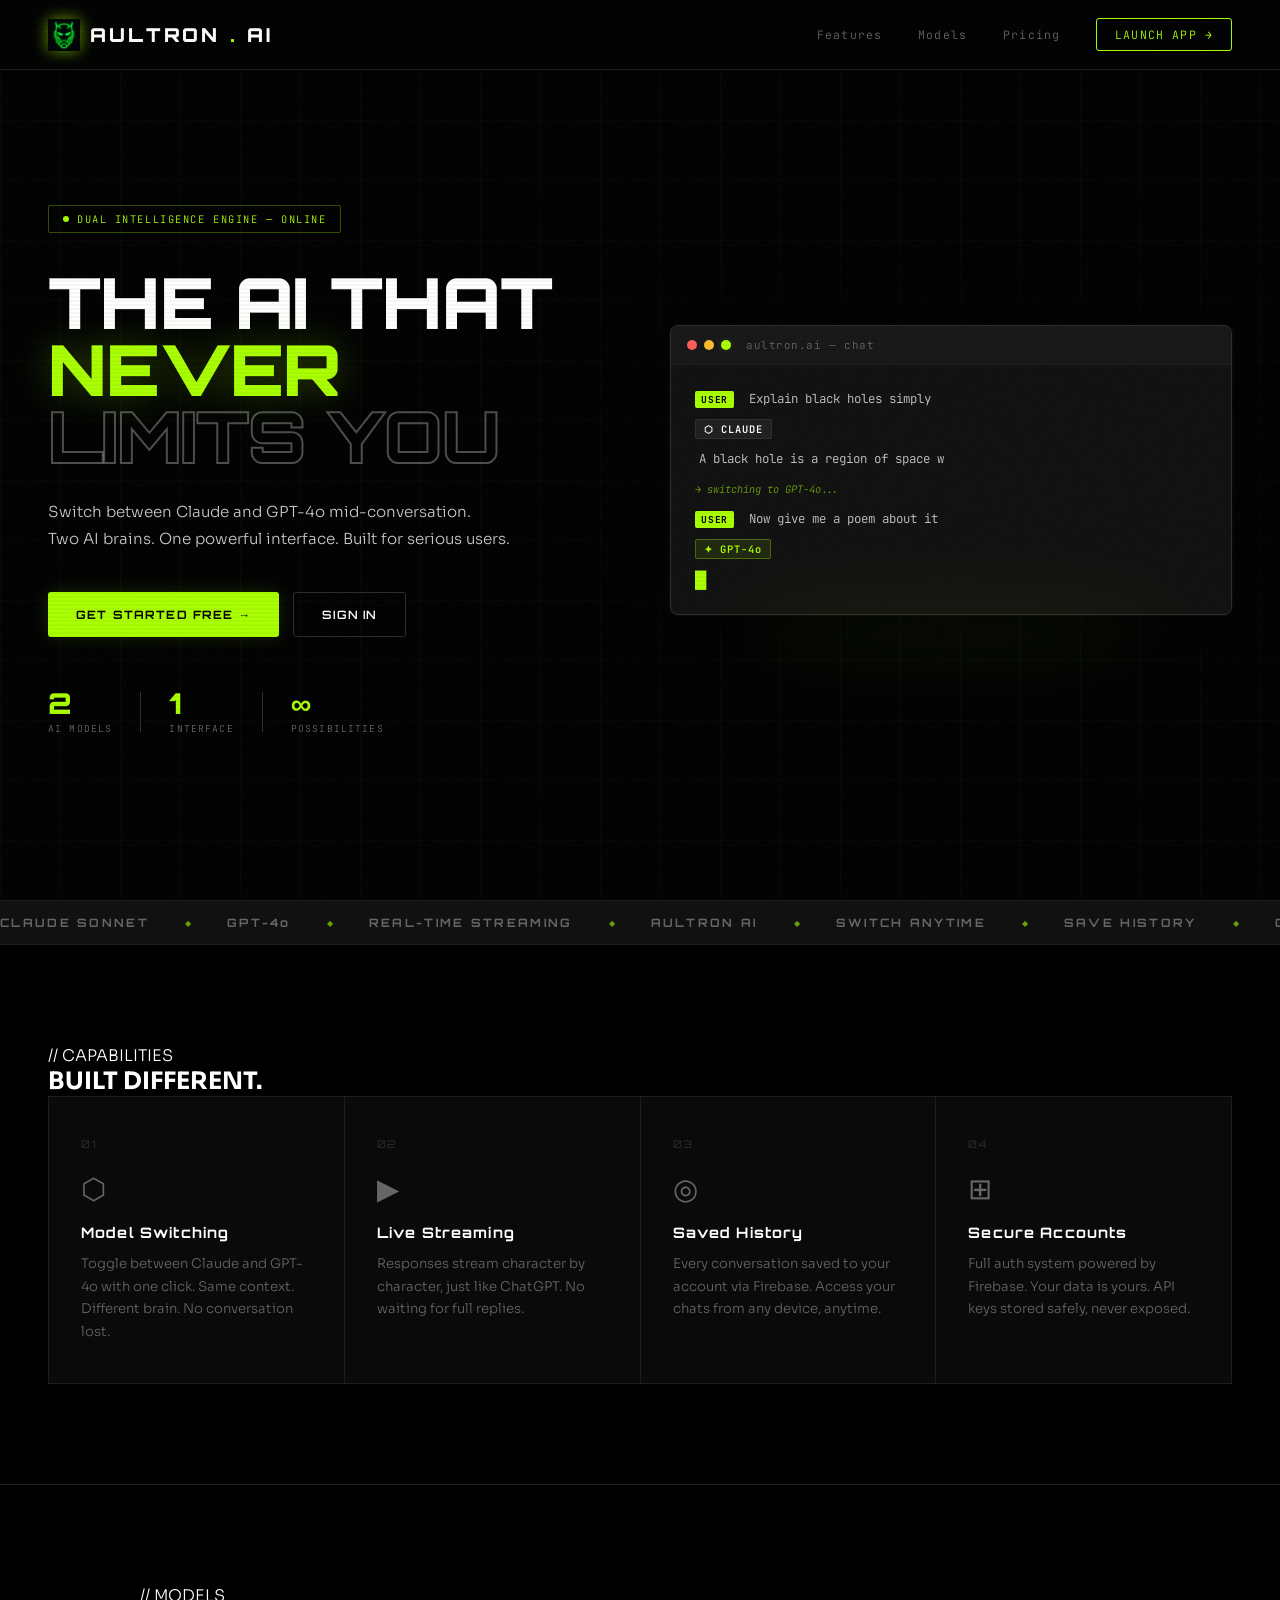
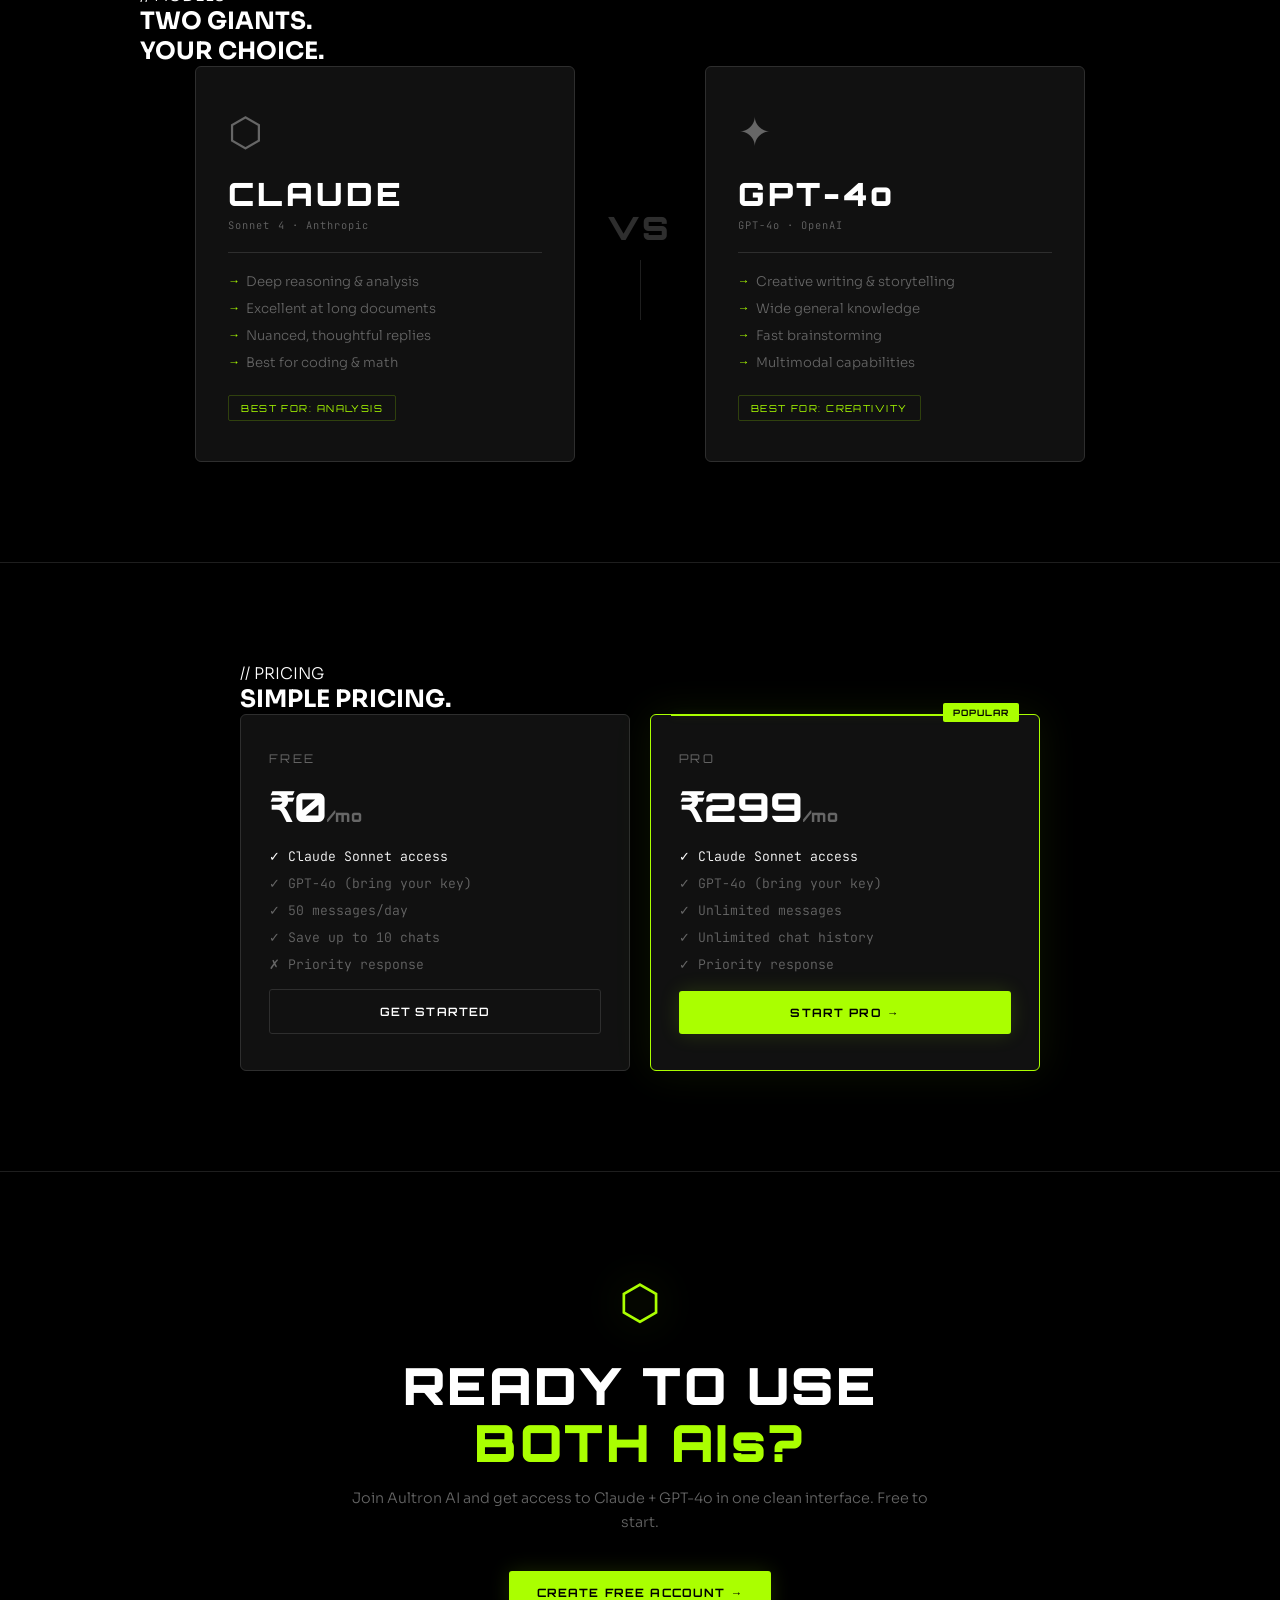
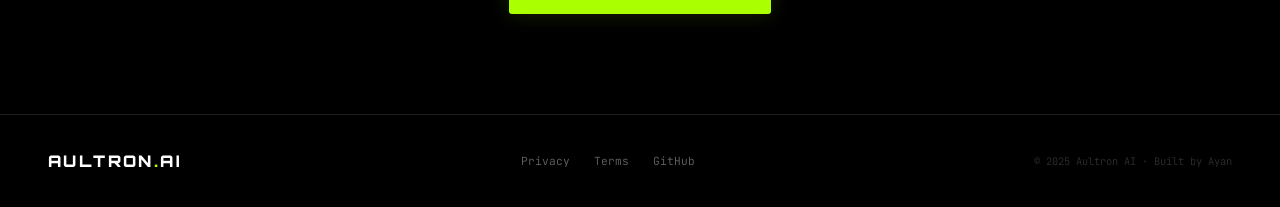
==== index.html @ c216d22b "Add files via upload" ====
<!DOCTYPE html>
<html lang="en">
<head>
<meta charset="UTF-8">
<meta name="viewport" content="width=device-width, initial-scale=1.0">
<title>Aultron AI — Dual Intelligence</title>
<link rel="icon" type="image/webp" href="logo.webp">
<link rel="stylesheet" href="css/global.css">
<link rel="stylesheet" href="css/landing.css">
</head>
<body>

<!-- CURSOR -->
<div class="cursor" id="cursor"></div>
<div class="cursor-ring" id="cursorRing"></div>
<div class="noise"></div>
<div class="scanlines"></div>

<!-- NAV -->
<nav class="nav">
  <a href="index.html" class="nav-logo">
    <img src="logo.webp" alt="Aultron AI" class="nav-logo-img">
    AULTRON<span>.</span>AI
  </a>
  <div class="nav-links">
    <a href="#features">Features</a>
    <a href="#models">Models</a>
    <a href="#pricing">Pricing</a>
    <a href="pages/login.html" class="nav-cta">LAUNCH APP →</a>
  </div>
</nav>

<!-- HERO -->
<section class="hero">
  <div class="hero-grid-bg"></div>

  <div class="hero-content">
    <div class="hero-chip">
      <span class="chip-dot"></span>
      DUAL INTELLIGENCE ENGINE — ONLINE
    </div>

    <h1 class="hero-title">
      THE AI THAT<br>
      <span class="hero-green">NEVER</span><br>
      <span class="hero-outline">LIMITS YOU</span>
    </h1>

    <p class="hero-desc">
      Switch between Claude and GPT-4o mid-conversation.<br>
      Two AI brains. One powerful interface. Built for serious users.
    </p>

    <div class="hero-actions">
      <a href="pages/signup.html" class="btn-primary">GET STARTED FREE →</a>
      <a href="pages/login.html" class="btn-outline">SIGN IN</a>
    </div>

    <div class="hero-stats">
      <div class="stat">
        <div class="stat-val">2</div>
        <div class="stat-label">AI MODELS</div>
      </div>
      <div class="stat-sep"></div>
      <div class="stat">
        <div class="stat-val">1</div>
        <div class="stat-label">INTERFACE</div>
      </div>
      <div class="stat-sep"></div>
      <div class="stat">
        <div class="stat-val">∞</div>
        <div class="stat-label">POSSIBILITIES</div>
      </div>
    </div>
  </div>

  <div class="hero-visual">
    <div class="terminal">
      <div class="terminal-bar">
        <span class="t-dot red"></span>
        <span class="t-dot yellow"></span>
        <span class="t-dot green"></span>
        <span class="t-title">aultron.ai — chat</span>
      </div>
      <div class="terminal-body">
        <div class="t-line"><span class="t-prompt">USER</span> <span class="t-text">Explain black holes simply</span></div>
        <div class="t-line t-ai"><span class="t-model claude">⬡ CLAUDE</span></div>
        <div class="t-line t-response" id="typedText"></div>
        <div class="t-line t-switch">
          <span class="t-tag">→ switching to GPT-4o...</span>
        </div>
        <div class="t-line"><span class="t-prompt">USER</span> <span class="t-text">Now give me a poem about it</span></div>
        <div class="t-line t-ai"><span class="t-model gpt">✦ GPT-4o</span></div>
        <div class="t-cursor-line"><span class="t-blink">█</span></div>
      </div>
    </div>
    <div class="terminal-glow"></div>
  </div>
</section>

<!-- MARQUEE -->
<div class="marquee-wrap">
  <div class="marquee-track">
    <span>CLAUDE SONNET</span><em>◆</em>
    <span>GPT-4o</span><em>◆</em>
    <span>REAL-TIME STREAMING</span><em>◆</em>
    <span>AULTRON AI</span><em>◆</em>
    <span>SWITCH ANYTIME</span><em>◆</em>
    <span>SAVE HISTORY</span><em>◆</em>
    <span>CLAUDE SONNET</span><em>◆</em>
    <span>GPT-4o</span><em>◆</em>
    <span>REAL-TIME STREAMING</span><em>◆</em>
    <span>AULTRON AI</span><em>◆</em>
    <span>SWITCH ANYTIME</span><em>◆</em>
    <span>SAVE HISTORY</span><em>◆</em>
  </div>
</div>

<!-- FEATURES -->
<section class="features" id="features">
  <div class="features-inner">
    <div class="section-tag">// CAPABILITIES</div>
    <h2 class="section-heading">BUILT DIFFERENT.</h2>
    <div class="features-grid">
      <div class="feat-card" data-reveal>
        <div class="feat-num">01</div>
        <div class="feat-icon">⬡</div>
        <h3>Model Switching</h3>
        <p>Toggle between Claude and GPT-4o with one click. Same context. Different brain. No conversation lost.</p>
      </div>
      <div class="feat-card" data-reveal>
        <div class="feat-num">02</div>
        <div class="feat-icon">▶</div>
        <h3>Live Streaming</h3>
        <p>Responses stream character by character, just like ChatGPT. No waiting for full replies.</p>
      </div>
      <div class="feat-card" data-reveal>
        <div class="feat-num">03</div>
        <div class="feat-icon">◎</div>
        <h3>Saved History</h3>
        <p>Every conversation saved to your account via Firebase. Access your chats from any device, anytime.</p>
      </div>
      <div class="feat-card" data-reveal>
        <div class="feat-num">04</div>
        <div class="feat-icon">⊞</div>
        <h3>Secure Accounts</h3>
        <p>Full auth system powered by Firebase. Your data is yours. API keys stored safely, never exposed.</p>
      </div>
    </div>
  </div>
</section>

<!-- MODELS SECTION -->
<section class="models-section" id="models">
  <div class="models-inner">
    <div class="section-tag">// MODELS</div>
    <h2 class="section-heading">TWO GIANTS.<br>YOUR CHOICE.</h2>
    <div class="models-compare">
      <div class="model-block claude-block" data-reveal>
        <div class="model-glyph">⬡</div>
        <div class="model-name">CLAUDE</div>
        <div class="model-version">Sonnet 4 · Anthropic</div>
        <div class="model-bar"></div>
        <ul class="model-list">
          <li>Deep reasoning & analysis</li>
          <li>Excellent at long documents</li>
          <li>Nuanced, thoughtful replies</li>
          <li>Best for coding & math</li>
        </ul>
        <div class="model-best">BEST FOR: ANALYSIS</div>
      </div>

      <div class="vs-block">
        <div class="vs-text">VS</div>
        <div class="vs-line"></div>
      </div>

      <div class="model-block gpt-block" data-reveal>
        <div class="model-glyph">✦</div>
        <div class="model-name">GPT-4o</div>
        <div class="model-version">GPT-4o · OpenAI</div>
        <div class="model-bar"></div>
        <ul class="model-list">
          <li>Creative writing & storytelling</li>
          <li>Wide general knowledge</li>
          <li>Fast brainstorming</li>
          <li>Multimodal capabilities</li>
        </ul>
        <div class="model-best">BEST FOR: CREATIVITY</div>
      </div>
    </div>
  </div>
</section>

<!-- PRICING -->
<section class="pricing-section" id="pricing">
  <div class="pricing-inner">
    <div class="section-tag">// PRICING</div>
    <h2 class="section-heading">SIMPLE PRICING.</h2>
    <div class="pricing-grid">
      <div class="price-card" data-reveal>
        <div class="price-tier">FREE</div>
        <div class="price-amount">₹0<span>/mo</span></div>
        <ul class="price-list">
          <li>✓ Claude Sonnet access</li>
          <li>✓ GPT-4o (bring your key)</li>
          <li>✓ 50 messages/day</li>
          <li>✓ Save up to 10 chats</li>
          <li>✗ Priority response</li>
        </ul>
        <a href="pages/signup.html" class="btn-outline" style="width:100%;justify-content:center;margin-top:auto">GET STARTED</a>
      </div>
      <div class="price-card price-featured" data-reveal>
        <div class="price-badge">POPULAR</div>
        <div class="price-tier">PRO</div>
        <div class="price-amount">₹299<span>/mo</span></div>
        <ul class="price-list">
          <li>✓ Claude Sonnet access</li>
          <li>✓ GPT-4o (bring your key)</li>
          <li>✓ Unlimited messages</li>
          <li>✓ Unlimited chat history</li>
          <li>✓ Priority response</li>
        </ul>
        <a href="pages/signup.html" class="btn-primary" style="width:100%;justify-content:center;margin-top:auto">START PRO →</a>
      </div>
    </div>
  </div>
</section>

<!-- CTA -->
<section class="cta-section">
  <div class="cta-inner" data-reveal>
    <div class="cta-glyph">⬡</div>
    <h2>READY TO USE<br><span style="color:var(--green)">BOTH AIs?</span></h2>
    <p>Join Aultron AI and get access to Claude + GPT-4o in one clean interface. Free to start.</p>
    <a href="pages/signup.html" class="btn-primary">CREATE FREE ACCOUNT →</a>
  </div>
</section>

<!-- FOOTER -->
<footer class="footer">
  <div class="footer-logo">AULTRON<span>.</span>AI</div>
  <div class="footer-links">
    <a href="#">Privacy</a>
    <a href="#">Terms</a>
    <a href="https://github.com" target="_blank">GitHub</a>
  </div>
  <div class="footer-copy">© 2025 Aultron AI · Built by Ayan</div>
</footer>

<script src="js/cursor.js"></script>
<script src="js/landing.js"></script>
</body>
</html>
---- css/global.css ----
@import url('https://fonts.googleapis.com/css2?family=Orbitron:wght@400;600;700;900&family=Sora:wght@300;400;500;600&family=JetBrains+Mono:wght@300;400;500&display=swap');

:root {
  --green: #AAFF00;
  --green-dim: #88CC00;
  --green-glow: rgba(170,255,0,0.15);
  --green-glow-strong: rgba(170,255,0,0.3);
  --black: #000000;
  --black-2: #0A0A0A;
  --black-3: #111111;
  --black-4: #171717;
  --white: #FFFFFF;
  --white-dim: #CCCCCC;
  --white-muted: #666666;
  --border: #1E1E1E;
  --border-bright: #2E2E2E;
}

*, *::before, *::after { margin:0; padding:0; box-sizing:border-box; }
html { scroll-behavior: smooth; }
body { background: var(--black); color: var(--white); font-family: 'Sora', sans-serif; font-weight: 300; overflow-x: hidden; }

/* NOISE + SCANLINES */
.noise { position:fixed; inset:0; pointer-events:none; z-index:9990; opacity:0.03; background-image:url("data:image/svg+xml,%3Csvg viewBox='0 0 200 200' xmlns='http://www.w3.org/2000/svg'%3E%3Cfilter id='n'%3E%3CfeTurbulence type='fractalNoise' baseFrequency='0.85' numOctaves='4' stitchTiles='stitch'/%3E%3C/filter%3E%3Crect width='100%25' height='100%25' filter='url(%23n)'/%3E%3C/svg%3E"); background-size:150px; }
.scanlines { position:fixed; inset:0; pointer-events:none; z-index:9989; background:repeating-linear-gradient(0deg,transparent,transparent 2px,rgba(0,0,0,0.03) 2px,rgba(0,0,0,0.03) 4px); }

/* SCROLLBAR */
::-webkit-scrollbar { width:3px; }
::-webkit-scrollbar-track { background:var(--black); }
::-webkit-scrollbar-thumb { background:var(--green); border-radius:2px; }

/* NAV */
.nav { position:fixed; top:0; left:0; right:0; z-index:1000; display:flex; align-items:center; justify-content:space-between; padding:18px 48px; border-bottom:1px solid var(--border); background:rgba(0,0,0,0.92); backdrop-filter:blur(20px); }
.nav-logo { font-family:'Orbitron',sans-serif; font-weight:900; font-size:1.2rem; letter-spacing:0.15em; color:var(--white); text-decoration:none; }
.nav-logo span { color:var(--green); }
.nav-links { display:flex; align-items:center; gap:36px; }
.nav-links a { font-family:'JetBrains Mono',monospace; font-size:0.72rem; color:var(--white-muted); text-decoration:none; letter-spacing:0.1em; transition:color 0.2s; }
.nav-links a:hover { color:var(--green); }
.nav-cta { border:1px solid var(--green) !important; color:var(--green) !important; padding:8px 18px; border-radius:3px; transition:all 0.2s !important; }
.nav-cta:hover { background:var(--green) !important; color:var(--black) !important; }

/* BUTTONS */
.btn-primary { display:inline-flex; align-items:center; gap:8px; background:var(--green); color:var(--black); font-family:'Orbitron',sans-serif; font-size:0.72rem; font-weight:700; letter-spacing:0.1em; padding:14px 28px; border-radius:3px; border:none; cursor:pointer; text-decoration:none; transition:all 0.2s; box-shadow:0 0 20px var(--green-glow); }
.btn-primary:hover { background:var(--white); box-shadow:0 0 40px var(--green-glow-strong); transform:translateY(-2px); }
.btn-outline { display:inline-flex; align-items:center; gap:8px; background:transparent; color:var(--white); font-family:'Orbitron',sans-serif; font-size:0.72rem; font-weight:600; letter-spacing:0.1em; padding:14px 28px; border-radius:3px; border:1px solid var(--border-bright); cursor:pointer; text-decoration:none; transition:all 0.2s; }
.btn-outline:hover { border-color:var(--green); color:var(--green); }

/* FOOTER */
.footer { border-top:1px solid var(--border); padding:36px 48px; display:flex; align-items:center; justify-content:space-between; flex-wrap:wrap; gap:20px; }
.footer-logo { font-family:'Orbitron',sans-serif; font-weight:900; font-size:1rem; letter-spacing:0.15em; }
.footer-logo span { color:var(--green); }
.footer-links { display:flex; gap:24px; }
.footer-links a { font-family:'JetBrains Mono',monospace; font-size:0.7rem; color:var(--white-muted); text-decoration:none; transition:color 0.2s; }
.footer-links a:hover { color:var(--green); }
.footer-copy { font-family:'JetBrains Mono',monospace; font-size:0.65rem; color:var(--border-bright); }

/* AUTH */
.auth-wrap { min-height:100vh; display:flex; align-items:center; justify-content:center; padding:24px; }
.auth-wrap::before { content:''; position:fixed; top:0; left:0; right:0; bottom:0; background:radial-gradient(ellipse at 50% 0%,rgba(170,255,0,0.06) 0%,transparent 60%); pointer-events:none; }
.auth-card { width:100%; max-width:440px; background:var(--black-3); border:1px solid var(--border-bright); border-radius:8px; padding:44px; position:relative; z-index:1; }
.auth-card::before { content:''; position:absolute; top:-1px; left:20px; right:20px; height:2px; background:var(--green); box-shadow:0 0 20px var(--green-glow-strong); }
.auth-logo { font-family:'Orbitron',sans-serif; font-weight:900; font-size:1.5rem; letter-spacing:0.15em; margin-bottom:6px; }
.auth-logo span { color:var(--green); }
.auth-sub { font-size:0.82rem; color:var(--white-muted); margin-bottom:36px; }
.form-group { margin-bottom:20px; }
.form-label { display:block; font-family:'JetBrains Mono',monospace; font-size:0.65rem; color:var(--white-muted); letter-spacing:0.12em; margin-bottom:8px; }
.form-input { width:100%; background:var(--black); border:1px solid var(--border-bright); border-radius:4px; padding:12px 14px; font-family:'Sora',sans-serif; font-size:0.88rem; color:var(--white); outline:none; transition:border-color 0.2s,box-shadow 0.2s; }
.form-input:focus { border-color:var(--green); box-shadow:0 0 0 3px rgba(170,255,0,0.08); }
.form-input::placeholder { color:#333; }
.form-btn { width:100%; padding:14px; background:var(--green); color:var(--black); border:none; border-radius:4px; font-family:'Orbitron',sans-serif; font-size:0.72rem; font-weight:700; letter-spacing:0.1em; cursor:pointer; transition:all 0.2s; margin-top:8px; box-shadow:0 0 20px var(--green-glow); }
.form-btn:hover { background:var(--white); }
.form-btn:disabled { opacity:0.4; cursor:not-allowed; }
.form-divider { display:flex; align-items:center; gap:12px; margin:24px 0; color:var(--border-bright); font-size:0.7rem; font-family:'JetBrains Mono',monospace; }
.form-divider::before,.form-divider::after { content:''; flex:1; height:1px; background:var(--border); }
.form-footer { text-align:center; margin-top:24px; font-size:0.8rem; color:var(--white-muted); }
.form-footer a { color:var(--green); text-decoration:none; }
.alert { padding:10px 14px; border-radius:4px; font-size:0.78rem; font-family:'JetBrains Mono',monospace; margin-bottom:16px; display:none; }
.alert-error { background:rgba(255,60,60,0.08); border:1px solid rgba(255,60,60,0.2); color:#ff6b6b; }
.alert-success { background:rgba(170,255,0,0.08); border:1px solid rgba(170,255,0,0.2); color:var(--green); }

@media(max-width:768px) { .nav { padding:14px 20px; } .nav-links a:not(.nav-cta) { display:none; } .footer { padding:28px 20px; flex-direction:column; text-align:center; } }

/* LOGO */
.nav-logo { display:flex !important; align-items:center; gap:10px; }
.nav-logo-img { width:32px; height:32px; object-fit:contain; filter:drop-shadow(0 0 8px rgba(170,255,0,0.6)); }
.topbar-logo { display:flex !important; align-items:center; gap:8px; }
.auth-logo { display:flex; align-items:center; gap:12px; }
.auth-logo-img { width:36px; height:36px; object-fit:contain; filter:drop-shadow(0 0 10px rgba(170,255,0,0.7)); }
---- css/landing.css ----
/* ===== LANDING PAGE ===== */

/* HERO */
.hero {
  min-height: 100vh;
  display: grid;
  grid-template-columns: 1fr 1fr;
  align-items: center;
  padding: 120px 48px 80px;
  gap: 60px;
  max-width: 1300px;
  margin: 0 auto;
  position: relative;
}

.hero-grid-bg {
  position: fixed;
  inset: 0;
  background-image:
    linear-gradient(rgba(170,255,0,0.03) 1px, transparent 1px),
    linear-gradient(90deg, rgba(170,255,0,0.03) 1px, transparent 1px);
  background-size: 60px 60px;
  pointer-events: none;
  z-index: 0;
}

.hero-content { position: relative; z-index: 1; }

.hero-chip {
  display: inline-flex;
  align-items: center;
  gap: 8px;
  font-family: 'JetBrains Mono', monospace;
  font-size: 0.65rem;
  letter-spacing: 0.15em;
  color: var(--green);
  border: 1px solid rgba(170,255,0,0.3);
  padding: 6px 14px;
  border-radius: 2px;
  margin-bottom: 36px;
  animation: fadeUp 0.5s ease both;
}
.chip-dot {
  width: 6px; height: 6px;
  background: var(--green);
  border-radius: 50%;
  animation: blink 1.5s infinite;
}
@keyframes blink {
  0%,100% { opacity:1; } 50% { opacity:0.2; }
}

.hero-title {
  font-family: 'Orbitron', sans-serif;
  font-weight: 900;
  font-size: clamp(3rem, 5.5vw, 5.5rem);
  line-height: 0.95;
  letter-spacing: -0.01em;
  margin-bottom: 28px;
  animation: fadeUp 0.5s 0.1s ease both;
}
.hero-green { color: var(--green); text-shadow: 0 0 40px var(--green-glow-strong); }
.hero-outline {
  -webkit-text-stroke: 2px rgba(255,255,255,0.3);
  color: transparent;
}

.hero-desc {
  font-size: 0.95rem;
  color: var(--white-dim);
  line-height: 1.8;
  margin-bottom: 40px;
  animation: fadeUp 0.5s 0.2s ease both;
}

.hero-actions {
  display: flex;
  gap: 14px;
  margin-bottom: 52px;
  animation: fadeUp 0.5s 0.3s ease both;
  flex-wrap: wrap;
}

.hero-stats {
  display: flex;
  align-items: center;
  gap: 28px;
  animation: fadeUp 0.5s 0.4s ease both;
}
.stat-val {
  font-family: 'Orbitron', sans-serif;
  font-size: 1.8rem;
  font-weight: 900;
  color: var(--green);
  line-height: 1;
}
.stat-label {
  font-family: 'JetBrains Mono', monospace;
  font-size: 0.6rem;
  color: var(--white-muted);
  letter-spacing: 0.12em;
  margin-top: 4px;
}
.stat-sep {
  width: 1px; height: 40px;
  background: var(--border-bright);
}

/* TERMINAL */
.hero-visual {
  position: relative;
  z-index: 1;
  animation: fadeUp 0.5s 0.2s ease both;
}
.terminal {
  background: var(--black-3);
  border: 1px solid var(--border-bright);
  border-radius: 8px;
  overflow: hidden;
  box-shadow: 0 0 60px rgba(0,0,0,0.8), 0 0 0 1px rgba(170,255,0,0.05);
}
.terminal-bar {
  background: var(--black-4);
  padding: 12px 16px;
  display: flex;
  align-items: center;
  gap: 7px;
  border-bottom: 1px solid var(--border);
}
.t-dot {
  width: 10px; height: 10px;
  border-radius: 50%;
}
.t-dot.red { background: #FF5F57; }
.t-dot.yellow { background: #FFBD2E; }
.t-dot.green { background: var(--green); box-shadow: 0 0 6px var(--green-glow); }
.t-title {
  font-family: 'JetBrains Mono', monospace;
  font-size: 0.68rem;
  color: var(--white-muted);
  margin-left: 8px;
  letter-spacing: 0.05em;
}
.terminal-body { padding: 24px; display: flex; flex-direction: column; gap: 10px; min-height: 240px; }
.t-line { font-family: 'JetBrains Mono', monospace; font-size: 0.78rem; line-height: 1.6; }
.t-prompt {
  background: var(--green);
  color: var(--black);
  font-size: 0.6rem;
  font-weight: 700;
  padding: 2px 6px;
  border-radius: 2px;
  margin-right: 8px;
  letter-spacing: 0.08em;
}
.t-text { color: var(--white-dim); }
.t-model {
  font-size: 0.65rem;
  font-weight: 600;
  padding: 2px 8px;
  border-radius: 2px;
  letter-spacing: 0.1em;
}
.t-model.claude { background: rgba(255,255,255,0.06); color: var(--white); border: 1px solid var(--border-bright); }
.t-model.gpt { background: rgba(170,255,0,0.1); color: var(--green); border: 1px solid rgba(170,255,0,0.3); }
.t-response { color: var(--white-dim); padding-left: 4px; }
.t-switch .t-tag {
  font-size: 0.65rem;
  color: var(--green);
  opacity: 0.6;
  font-style: italic;
}
.t-blink {
  color: var(--green);
  animation: blink 0.9s infinite;
  font-size: 1rem;
}
.terminal-glow {
  position: absolute;
  bottom: -40px; left: 50%;
  transform: translateX(-50%);
  width: 80%; height: 40px;
  background: var(--green);
  filter: blur(40px);
  opacity: 0.08;
  border-radius: 50%;
}

/* MARQUEE */
.marquee-wrap {
  overflow: hidden;
  border-top: 1px solid var(--border);
  border-bottom: 1px solid var(--border);
  padding: 14px 0;
  background: var(--black-3);
}
.marquee-track {
  display: flex;
  align-items: center;
  gap: 36px;
  width: max-content;
  animation: marquee 25s linear infinite;
}
.marquee-track span {
  font-family: 'Orbitron', sans-serif;
  font-size: 0.72rem;
  font-weight: 700;
  letter-spacing: 0.2em;
  color: var(--white-muted);
  white-space: nowrap;
}
.marquee-track em {
  color: var(--green);
  font-style: normal;
  font-size: 0.5rem;
  opacity: 0.6;
}
@keyframes marquee {
  from { transform: translateX(0); }
  to { transform: translateX(-50%); }
}

/* FEATURES */
.features { padding: 100px 48px; }
.features-inner { max-width: 1200px; margin: 0 auto; }
.features-grid {
  display: grid;
  grid-template-columns: repeat(auto-fit, minmax(260px, 1fr));
  gap: 1px;
  background: var(--border);
  border: 1px solid var(--border);
}
.feat-card {
  background: var(--black-2);
  padding: 40px 32px;
  position: relative;
  overflow: hidden;
  transition: background 0.3s;
  opacity: 0;
  transform: translateY(20px);
  transition: opacity 0.5s ease, transform 0.5s ease, background 0.2s;
}
.feat-card.revealed { opacity: 1; transform: translateY(0); }
.feat-card:hover { background: var(--black-3); }
.feat-card:hover .feat-icon { color: var(--green); text-shadow: 0 0 20px var(--green-glow); }
.feat-card::after {
  content: '';
  position: absolute;
  bottom: 0; left: 0; right: 0; height: 2px;
  background: var(--green);
  transform: scaleX(0);
  transform-origin: left;
  transition: transform 0.3s ease;
}
.feat-card:hover::after { transform: scaleX(1); }
.feat-num {
  font-family: 'Orbitron', sans-serif;
  font-size: 0.65rem;
  color: var(--border-bright);
  letter-spacing: 0.15em;
  margin-bottom: 20px;
}
.feat-icon {
  font-size: 1.8rem;
  color: var(--white-muted);
  margin-bottom: 16px;
  display: block;
  transition: color 0.3s, text-shadow 0.3s;
}
.feat-card h3 {
  font-family: 'Orbitron', sans-serif;
  font-size: 0.9rem;
  font-weight: 700;
  letter-spacing: 0.08em;
  margin-bottom: 12px;
  color: var(--white);
}
.feat-card p { font-size: 0.83rem; color: var(--white-muted); line-height: 1.7; }

/* MODELS */
.models-section { padding: 100px 48px; border-top: 1px solid var(--border); }
.models-inner { max-width: 1000px; margin: 0 auto; }
.models-compare {
  display: flex;
  align-items: center;
  gap: 32px;
  flex-wrap: wrap;
  justify-content: center;
}
.model-block {
  flex: 1;
  min-width: 280px;
  max-width: 380px;
  background: var(--black-3);
  border: 1px solid var(--border-bright);
  border-radius: 6px;
  padding: 40px 32px;
  opacity: 0;
  transform: translateY(20px);
  transition: opacity 0.5s ease, transform 0.5s ease, border-color 0.3s;
}
.model-block.revealed { opacity: 1; transform: translateY(0); }
.model-block:hover { border-color: var(--green); }
.model-glyph { font-size: 2.5rem; margin-bottom: 16px; color: var(--white-muted); }
.model-name {
  font-family: 'Orbitron', sans-serif;
  font-size: 2rem;
  font-weight: 900;
  letter-spacing: 0.1em;
  color: var(--white);
}
.model-version {
  font-family: 'JetBrains Mono', monospace;
  font-size: 0.65rem;
  color: var(--white-muted);
  letter-spacing: 0.1em;
  margin-bottom: 20px;
  margin-top: 4px;
}
.model-bar {
  height: 1px;
  background: var(--border-bright);
  margin: 20px 0;
}
.model-list { list-style: none; display: flex; flex-direction: column; gap: 10px; margin-bottom: 24px; }
.model-list li {
  font-size: 0.83rem;
  color: var(--white-muted);
  padding-left: 18px;
  position: relative;
}
.model-list li::before { content: '→'; position: absolute; left: 0; color: var(--green); font-size: 0.75rem; }
.model-best {
  font-family: 'Orbitron', sans-serif;
  font-size: 0.6rem;
  letter-spacing: 0.15em;
  color: var(--green);
  padding: 6px 12px;
  border: 1px solid rgba(170,255,0,0.2);
  border-radius: 2px;
  display: inline-block;
}
.vs-block {
  display: flex;
  flex-direction: column;
  align-items: center;
  gap: 12px;
  flex-shrink: 0;
}
.vs-text {
  font-family: 'Orbitron', sans-serif;
  font-size: 2rem;
  font-weight: 900;
  color: var(--border-bright);
  letter-spacing: 0.1em;
}
.vs-line { width: 1px; height: 60px; background: var(--border); }

/* PRICING */
.pricing-section { padding: 100px 48px; border-top: 1px solid var(--border); }
.pricing-inner { max-width: 800px; margin: 0 auto; }
.pricing-grid {
  display: grid;
  grid-template-columns: 1fr 1fr;
  gap: 20px;
}
.price-card {
  background: var(--black-3);
  border: 1px solid var(--border-bright);
  border-radius: 6px;
  padding: 36px 28px;
  display: flex;
  flex-direction: column;
  gap: 16px;
  opacity: 0;
  transform: translateY(20px);
  transition: opacity 0.5s ease, transform 0.5s ease;
  position: relative;
}
.price-card.revealed { opacity: 1; transform: translateY(0); }
.price-featured {
  border-color: var(--green);
  box-shadow: 0 0 40px rgba(170,255,0,0.08);
}
.price-featured::before {
  content: '';
  position: absolute;
  top: -1px; left: 20px; right: 20px; height: 2px;
  background: var(--green);
  box-shadow: 0 0 10px var(--green-glow);
}
.price-badge {
  position: absolute;
  top: -12px; right: 20px;
  background: var(--green);
  color: var(--black);
  font-family: 'Orbitron', sans-serif;
  font-size: 0.55rem;
  font-weight: 700;
  letter-spacing: 0.12em;
  padding: 4px 10px;
  border-radius: 2px;
}
.price-tier {
  font-family: 'Orbitron', sans-serif;
  font-size: 0.75rem;
  letter-spacing: 0.2em;
  color: var(--white-muted);
}
.price-amount {
  font-family: 'Orbitron', sans-serif;
  font-size: 2.5rem;
  font-weight: 900;
  color: var(--white);
}
.price-amount span { font-size: 1rem; color: var(--white-muted); }
.price-list { list-style: none; display: flex; flex-direction: column; gap: 10px; flex: 1; }
.price-list li { font-size: 0.82rem; color: var(--white-muted); font-family: 'JetBrains Mono', monospace; }
.price-list li:first-child { color: var(--white); }

/* CTA */
.cta-section { padding: 100px 48px; border-top: 1px solid var(--border); display: flex; justify-content: center; }
.cta-inner {
  text-align: center;
  max-width: 600px;
  opacity: 0;
  transform: translateY(20px);
  transition: opacity 0.5s ease, transform 0.5s ease;
}
.cta-inner.revealed { opacity: 1; transform: translateY(0); }
.cta-glyph {
  font-size: 3rem;
  color: var(--green);
  text-shadow: 0 0 40px var(--green-glow-strong);
  margin-bottom: 24px;
  display: block;
  animation: float 3s ease-in-out infinite;
}
@keyframes float {
  0%,100% { transform: translateY(0); }
  50% { transform: translateY(-8px); }
}
.cta-inner h2 {
  font-family: 'Orbitron', sans-serif;
  font-size: clamp(2rem, 4vw, 3.5rem);
  font-weight: 900;
  letter-spacing: 0.05em;
  margin-bottom: 16px;
  line-height: 1.1;
}
.cta-inner p { font-size: 0.9rem; color: var(--white-muted); margin-bottom: 36px; line-height: 1.7; }

/* ANIMATIONS */
@keyframes fadeUp {
  from { opacity: 0; transform: translateY(20px); }
  to { opacity: 1; transform: translateY(0); }
}

/* RESPONSIVE */
@media (max-width: 900px) {
  .hero { grid-template-columns: 1fr; padding: 100px 24px 60px; }
  .hero-visual { display: none; }
  .features { padding: 60px 20px; }
  .models-section, .pricing-section, .cta-section { padding: 60px 20px; }
  .pricing-grid { grid-template-columns: 1fr; }
  .vs-block { display: none; }
}
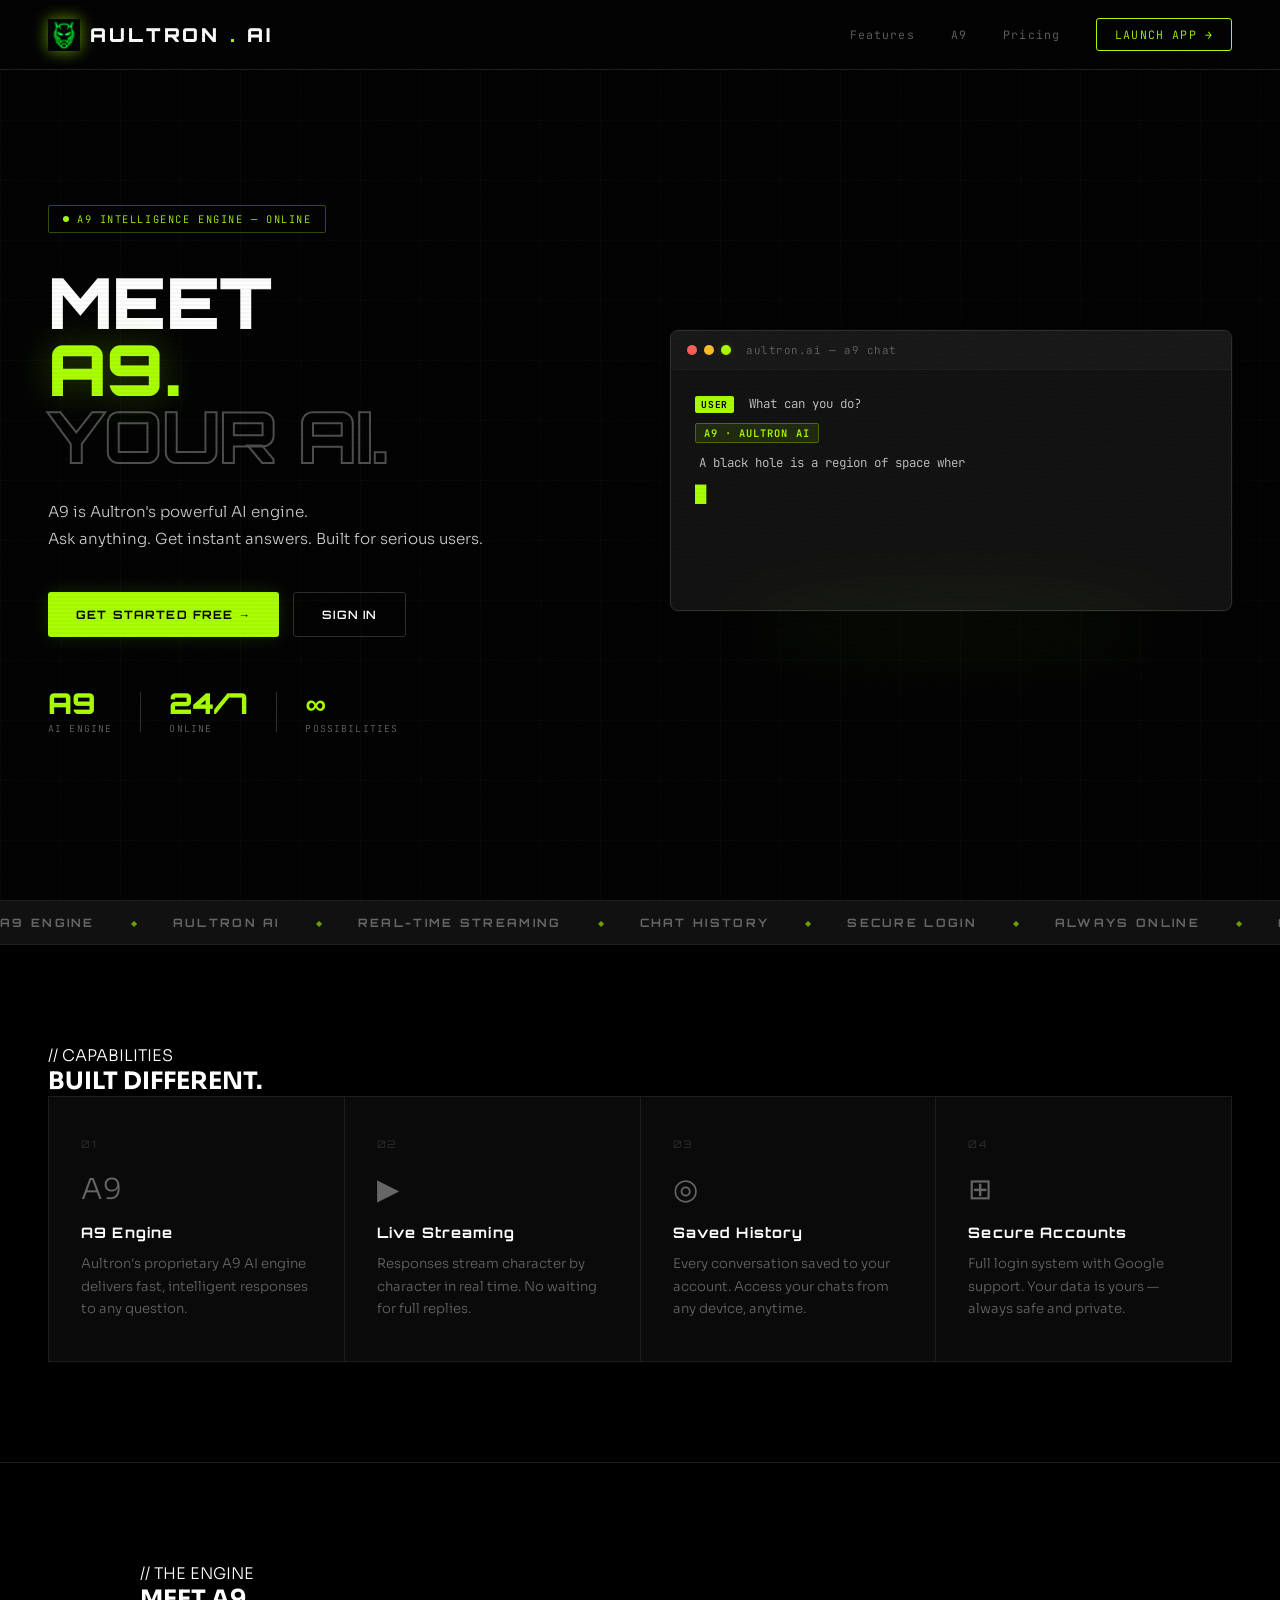
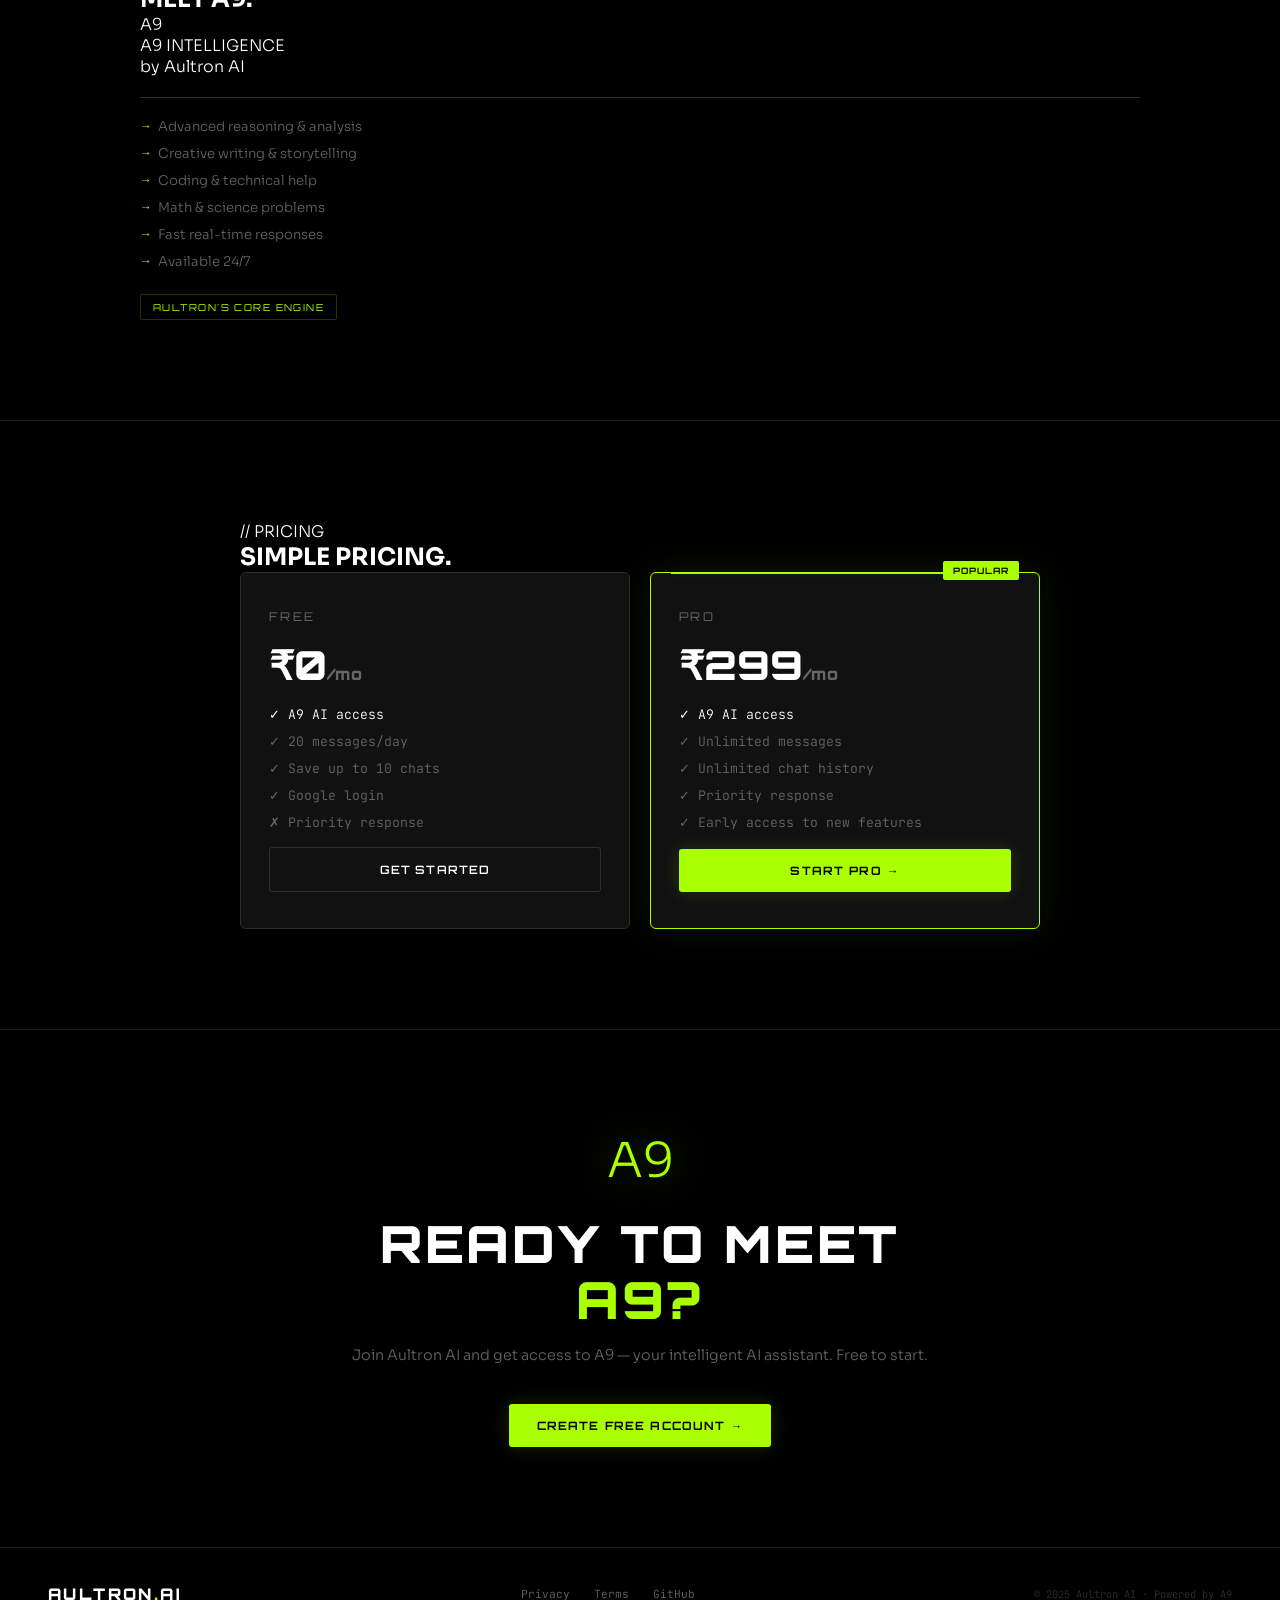
==== commit c08d3835: "Update index.html" ====
--- a/index.html
+++ b/index.html
@@ -3,16 +3,18 @@
 <head>
 <meta charset="UTF-8">
 <meta name="viewport" content="width=device-width, initial-scale=1.0">
-<title>Aultron AI — Dual Intelligence</title>
+<title>Aultron AI — Meet A9</title>
 <link rel="icon" type="image/webp" href="logo.webp">
 <link rel="stylesheet" href="css/global.css">
 <link rel="stylesheet" href="css/landing.css">
+<!-- PWA -->
+<link rel="manifest" href="manifest.json">
+<meta name="theme-color" content="#AAFF00">
+<meta name="apple-mobile-web-app-capable" content="yes">
+<meta name="apple-mobile-web-app-status-bar-style" content="black">
+<meta name="apple-mobile-web-app-title" content="Aultron AI">
 </head>
 <body>
-
-<!-- CURSOR -->
-<div class="cursor" id="cursor"></div>
-<div class="cursor-ring" id="cursorRing"></div>
 <div class="noise"></div>
 <div class="scanlines"></div>
 
@@ -24,7 +26,7 @@
   </a>
   <div class="nav-links">
     <a href="#features">Features</a>
-    <a href="#models">Models</a>
+    <a href="#a9">A9</a>
     <a href="#pricing">Pricing</a>
     <a href="pages/login.html" class="nav-cta">LAUNCH APP →</a>
   </div>
@@ -33,38 +35,33 @@
 <!-- HERO -->
 <section class="hero">
   <div class="hero-grid-bg"></div>
-
   <div class="hero-content">
     <div class="hero-chip">
       <span class="chip-dot"></span>
-      DUAL INTELLIGENCE ENGINE — ONLINE
-    </div>
-
+      A9 INTELLIGENCE ENGINE — ONLINE
+    </div>
     <h1 class="hero-title">
-      THE AI THAT<br>
-      <span class="hero-green">NEVER</span><br>
-      <span class="hero-outline">LIMITS YOU</span>
+      MEET<br>
+      <span class="hero-green">A9.</span><br>
+      <span class="hero-outline">YOUR AI.</span>
     </h1>
-
     <p class="hero-desc">
-      Switch between Claude and GPT-4o mid-conversation.<br>
-      Two AI brains. One powerful interface. Built for serious users.
+      A9 is Aultron's powerful AI engine.<br>
+      Ask anything. Get instant answers. Built for serious users.
     </p>
-
     <div class="hero-actions">
       <a href="pages/signup.html" class="btn-primary">GET STARTED FREE →</a>
       <a href="pages/login.html" class="btn-outline">SIGN IN</a>
     </div>
-
     <div class="hero-stats">
       <div class="stat">
-        <div class="stat-val">2</div>
-        <div class="stat-label">AI MODELS</div>
+        <div class="stat-val">A9</div>
+        <div class="stat-label">AI ENGINE</div>
       </div>
       <div class="stat-sep"></div>
       <div class="stat">
-        <div class="stat-val">1</div>
-        <div class="stat-label">INTERFACE</div>
+        <div class="stat-val">24/7</div>
+        <div class="stat-label">ONLINE</div>
       </div>
       <div class="stat-sep"></div>
       <div class="stat">
@@ -80,17 +77,12 @@
         <span class="t-dot red"></span>
         <span class="t-dot yellow"></span>
         <span class="t-dot green"></span>
-        <span class="t-title">aultron.ai — chat</span>
+        <span class="t-title">aultron.ai — a9 chat</span>
       </div>
       <div class="terminal-body">
-        <div class="t-line"><span class="t-prompt">USER</span> <span class="t-text">Explain black holes simply</span></div>
-        <div class="t-line t-ai"><span class="t-model claude">⬡ CLAUDE</span></div>
+        <div class="t-line"><span class="t-prompt">USER</span> <span class="t-text">What can you do?</span></div>
+        <div class="t-line t-ai"><span class="t-model gpt">A9 · AULTRON AI</span></div>
         <div class="t-line t-response" id="typedText"></div>
-        <div class="t-line t-switch">
-          <span class="t-tag">→ switching to GPT-4o...</span>
-        </div>
-        <div class="t-line"><span class="t-prompt">USER</span> <span class="t-text">Now give me a poem about it</span></div>
-        <div class="t-line t-ai"><span class="t-model gpt">✦ GPT-4o</span></div>
         <div class="t-cursor-line"><span class="t-blink">█</span></div>
       </div>
     </div>
@@ -101,18 +93,18 @@
 <!-- MARQUEE -->
 <div class="marquee-wrap">
   <div class="marquee-track">
-    <span>CLAUDE SONNET</span><em>◆</em>
-    <span>GPT-4o</span><em>◆</em>
+    <span>A9 ENGINE</span><em>◆</em>
+    <span>AULTRON AI</span><em>◆</em>
     <span>REAL-TIME STREAMING</span><em>◆</em>
+    <span>CHAT HISTORY</span><em>◆</em>
+    <span>SECURE LOGIN</span><em>◆</em>
+    <span>ALWAYS ONLINE</span><em>◆</em>
+    <span>A9 ENGINE</span><em>◆</em>
     <span>AULTRON AI</span><em>◆</em>
-    <span>SWITCH ANYTIME</span><em>◆</em>
-    <span>SAVE HISTORY</span><em>◆</em>
-    <span>CLAUDE SONNET</span><em>◆</em>
-    <span>GPT-4o</span><em>◆</em>
     <span>REAL-TIME STREAMING</span><em>◆</em>
-    <span>AULTRON AI</span><em>◆</em>
-    <span>SWITCH ANYTIME</span><em>◆</em>
-    <span>SAVE HISTORY</span><em>◆</em>
+    <span>CHAT HISTORY</span><em>◆</em>
+    <span>SECURE LOGIN</span><em>◆</em>
+    <span>ALWAYS ONLINE</span><em>◆</em>
   </div>
 </div>
 
@@ -124,69 +116,52 @@
     <div class="features-grid">
       <div class="feat-card" data-reveal>
         <div class="feat-num">01</div>
-        <div class="feat-icon">⬡</div>
-        <h3>Model Switching</h3>
-        <p>Toggle between Claude and GPT-4o with one click. Same context. Different brain. No conversation lost.</p>
+        <div class="feat-icon">A9</div>
+        <h3>A9 Engine</h3>
+        <p>Aultron's proprietary A9 AI engine delivers fast, intelligent responses to any question.</p>
       </div>
       <div class="feat-card" data-reveal>
         <div class="feat-num">02</div>
         <div class="feat-icon">▶</div>
         <h3>Live Streaming</h3>
-        <p>Responses stream character by character, just like ChatGPT. No waiting for full replies.</p>
+        <p>Responses stream character by character in real time. No waiting for full replies.</p>
       </div>
       <div class="feat-card" data-reveal>
         <div class="feat-num">03</div>
         <div class="feat-icon">◎</div>
         <h3>Saved History</h3>
-        <p>Every conversation saved to your account via Firebase. Access your chats from any device, anytime.</p>
+        <p>Every conversation saved to your account. Access your chats from any device, anytime.</p>
       </div>
       <div class="feat-card" data-reveal>
         <div class="feat-num">04</div>
         <div class="feat-icon">⊞</div>
         <h3>Secure Accounts</h3>
-        <p>Full auth system powered by Firebase. Your data is yours. API keys stored safely, never exposed.</p>
-      </div>
-    </div>
-  </div>
-</section>
-
-<!-- MODELS SECTION -->
-<section class="models-section" id="models">
+        <p>Full login system with Google support. Your data is yours — always safe and private.</p>
+      </div>
+    </div>
+  </div>
+</section>
+
+<!-- A9 SECTION -->
+<section class="models-section" id="a9">
   <div class="models-inner">
-    <div class="section-tag">// MODELS</div>
-    <h2 class="section-heading">TWO GIANTS.<br>YOUR CHOICE.</h2>
-    <div class="models-compare">
-      <div class="model-block claude-block" data-reveal>
-        <div class="model-glyph">⬡</div>
-        <div class="model-name">CLAUDE</div>
-        <div class="model-version">Sonnet 4 · Anthropic</div>
+    <div class="section-tag">// THE ENGINE</div>
+    <h2 class="section-heading">MEET A9.</h2>
+    <div class="a9-showcase" data-reveal>
+      <div class="a9-glyph">A9</div>
+      <div class="a9-info">
+        <div class="a9-name">A9 INTELLIGENCE</div>
+        <div class="a9-sub">by Aultron AI</div>
         <div class="model-bar"></div>
         <ul class="model-list">
-          <li>Deep reasoning & analysis</li>
-          <li>Excellent at long documents</li>
-          <li>Nuanced, thoughtful replies</li>
-          <li>Best for coding & math</li>
+          <li>Advanced reasoning & analysis</li>
+          <li>Creative writing & storytelling</li>
+          <li>Coding & technical help</li>
+          <li>Math & science problems</li>
+          <li>Fast real-time responses</li>
+          <li>Available 24/7</li>
         </ul>
-        <div class="model-best">BEST FOR: ANALYSIS</div>
-      </div>
-
-      <div class="vs-block">
-        <div class="vs-text">VS</div>
-        <div class="vs-line"></div>
-      </div>
-
-      <div class="model-block gpt-block" data-reveal>
-        <div class="model-glyph">✦</div>
-        <div class="model-name">GPT-4o</div>
-        <div class="model-version">GPT-4o · OpenAI</div>
-        <div class="model-bar"></div>
-        <ul class="model-list">
-          <li>Creative writing & storytelling</li>
-          <li>Wide general knowledge</li>
-          <li>Fast brainstorming</li>
-          <li>Multimodal capabilities</li>
-        </ul>
-        <div class="model-best">BEST FOR: CREATIVITY</div>
+        <div class="model-best">AULTRON'S CORE ENGINE</div>
       </div>
     </div>
   </div>
@@ -202,10 +177,10 @@
         <div class="price-tier">FREE</div>
         <div class="price-amount">₹0<span>/mo</span></div>
         <ul class="price-list">
-          <li>✓ Claude Sonnet access</li>
-          <li>✓ GPT-4o (bring your key)</li>
-          <li>✓ 50 messages/day</li>
+          <li>✓ A9 AI access</li>
+          <li>✓ 20 messages/day</li>
           <li>✓ Save up to 10 chats</li>
+          <li>✓ Google login</li>
           <li>✗ Priority response</li>
         </ul>
         <a href="pages/signup.html" class="btn-outline" style="width:100%;justify-content:center;margin-top:auto">GET STARTED</a>
@@ -215,11 +190,11 @@
         <div class="price-tier">PRO</div>
         <div class="price-amount">₹299<span>/mo</span></div>
         <ul class="price-list">
-          <li>✓ Claude Sonnet access</li>
-          <li>✓ GPT-4o (bring your key)</li>
+          <li>✓ A9 AI access</li>
           <li>✓ Unlimited messages</li>
           <li>✓ Unlimited chat history</li>
           <li>✓ Priority response</li>
+          <li>✓ Early access to new features</li>
         </ul>
         <a href="pages/signup.html" class="btn-primary" style="width:100%;justify-content:center;margin-top:auto">START PRO →</a>
       </div>
@@ -230,9 +205,9 @@
 <!-- CTA -->
 <section class="cta-section">
   <div class="cta-inner" data-reveal>
-    <div class="cta-glyph">⬡</div>
-    <h2>READY TO USE<br><span style="color:var(--green)">BOTH AIs?</span></h2>
-    <p>Join Aultron AI and get access to Claude + GPT-4o in one clean interface. Free to start.</p>
+    <div class="cta-glyph">A9</div>
+    <h2>READY TO MEET<br><span style="color:var(--green)">A9?</span></h2>
+    <p>Join Aultron AI and get access to A9 — your intelligent AI assistant. Free to start.</p>
     <a href="pages/signup.html" class="btn-primary">CREATE FREE ACCOUNT →</a>
   </div>
 </section>
@@ -245,10 +220,19 @@
     <a href="#">Terms</a>
     <a href="https://github.com" target="_blank">GitHub</a>
   </div>
-  <div class="footer-copy">© 2025 Aultron AI · Built by Ayan</div>
+  <div class="footer-copy">© 2025 Aultron AI · Powered by A9</div>
 </footer>
 
-<script src="js/cursor.js"></script>
 <script src="js/landing.js"></script>
+<script>
+  // PWA Install
+  let deferredPrompt;
+  window.addEventListener('beforeinstallprompt', (e) => {
+    e.preventDefault();
+    deferredPrompt = e;
+    const btn = document.getElementById('installBtn');
+    if (btn) btn.style.display = 'flex';
+  });
+</script>
 </body>
 </html>
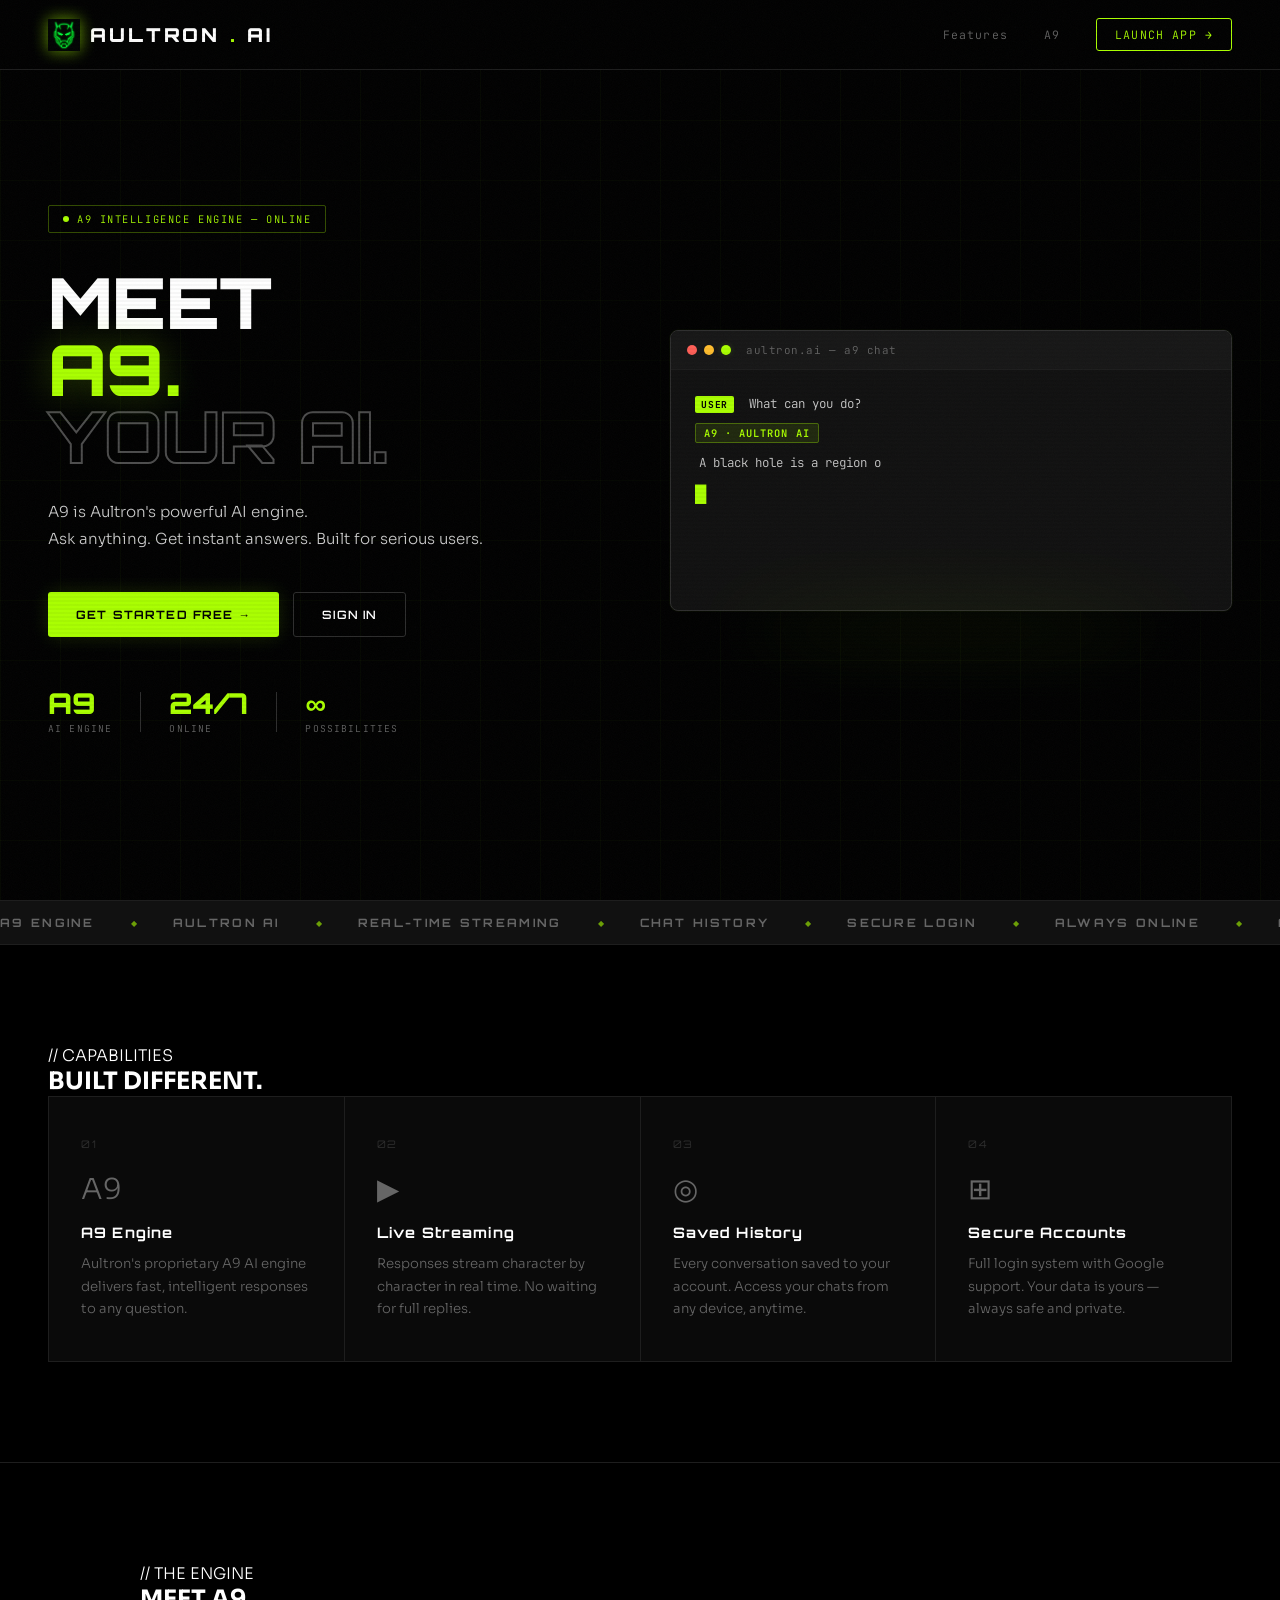
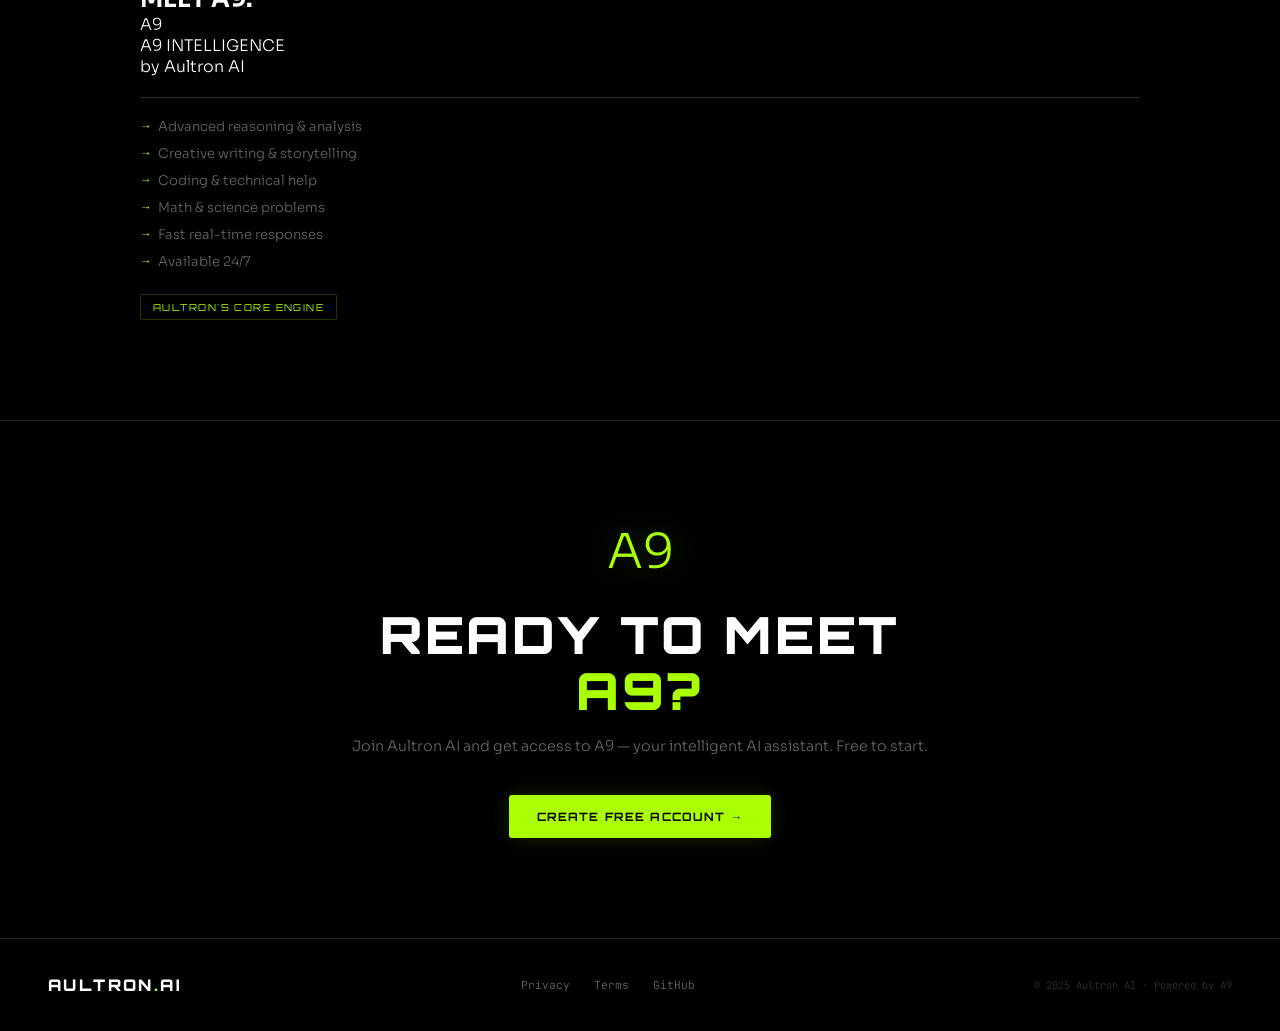
==== commit 6416e38c: "Remove pricing section from index.html Removed pricing section from the HTML file." ====
--- a/index.html
+++ b/index.html
@@ -27,7 +27,6 @@
   <div class="nav-links">
     <a href="#features">Features</a>
     <a href="#a9">A9</a>
-    <a href="#pricing">Pricing</a>
     <a href="pages/login.html" class="nav-cta">LAUNCH APP →</a>
   </div>
 </nav>
@@ -167,40 +166,6 @@
   </div>
 </section>
 
-<!-- PRICING -->
-<section class="pricing-section" id="pricing">
-  <div class="pricing-inner">
-    <div class="section-tag">// PRICING</div>
-    <h2 class="section-heading">SIMPLE PRICING.</h2>
-    <div class="pricing-grid">
-      <div class="price-card" data-reveal>
-        <div class="price-tier">FREE</div>
-        <div class="price-amount">₹0<span>/mo</span></div>
-        <ul class="price-list">
-          <li>✓ A9 AI access</li>
-          <li>✓ 20 messages/day</li>
-          <li>✓ Save up to 10 chats</li>
-          <li>✓ Google login</li>
-          <li>✗ Priority response</li>
-        </ul>
-        <a href="pages/signup.html" class="btn-outline" style="width:100%;justify-content:center;margin-top:auto">GET STARTED</a>
-      </div>
-      <div class="price-card price-featured" data-reveal>
-        <div class="price-badge">POPULAR</div>
-        <div class="price-tier">PRO</div>
-        <div class="price-amount">₹299<span>/mo</span></div>
-        <ul class="price-list">
-          <li>✓ A9 AI access</li>
-          <li>✓ Unlimited messages</li>
-          <li>✓ Unlimited chat history</li>
-          <li>✓ Priority response</li>
-          <li>✓ Early access to new features</li>
-        </ul>
-        <a href="pages/signup.html" class="btn-primary" style="width:100%;justify-content:center;margin-top:auto">START PRO →</a>
-      </div>
-    </div>
-  </div>
-</section>
 
 <!-- CTA -->
 <section class="cta-section">
@@ -236,3 +201,12 @@
 </script>
 </body>
 </html>
+<script>
+if ('serviceWorker' in navigator) {
+  window.addEventListener('load', () => {
+    navigator.serviceWorker.register('/aultron/sw.js')
+      .then(() => console.log('✅ Aultron PWA ready!'))
+      .catch(e => console.log('SW error:', e));
+  });
+}
+</script>
